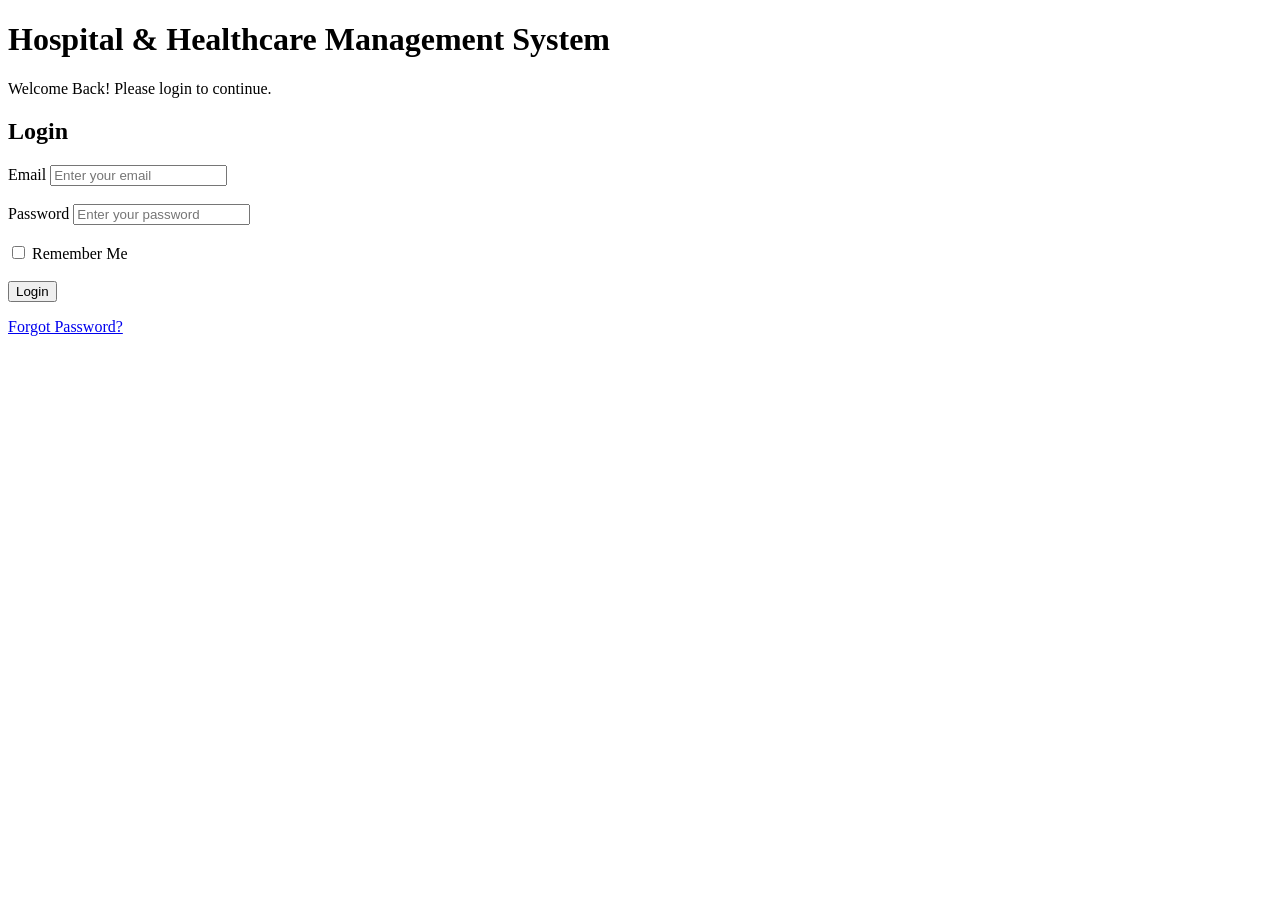
==== login.html @ 5203dae4 "Create login page structure" ====
<!DOCTYPE html>
<html lang="en">
<head>
    <meta charset="UTF-8">
    <meta name="viewport" content="width=device-width, initial-scale=1.0">
    <title>Hospital Healthcare - Login</title>
</head>

<body>

    <header>
        <h1>Hospital & Healthcare Management System</h1>
        <p>Welcome Back! Please login to continue.</p>
    </header>

    <main>
        <section>
            <h2>Login</h2>

            <form>

                <div>
                    <label for="email">Email</label>
                    <input 
                        type="email" 
                        id="email" 
                        name="email"
                        placeholder="Enter your email"
                        required
                    >
                </div>

                <br>

                <div>
                    <label for="password">Password</label>
                    <input 
                        type="password" 
                        id="password" 
                        name="password"
                        placeholder="Enter your password"
                        required
                    >
                </div>

                <br>

                <div>
                    <input type="checkbox" id="remember" name="remember">
                    <label for="remember">Remember Me</label>
                </div>

                <br>

                <button type="submit">Login</button>

                <p>
                    <a href="#">Forgot Password?</a>
                </p>

            </form>
        </section>
    </main>

</body>
</html>
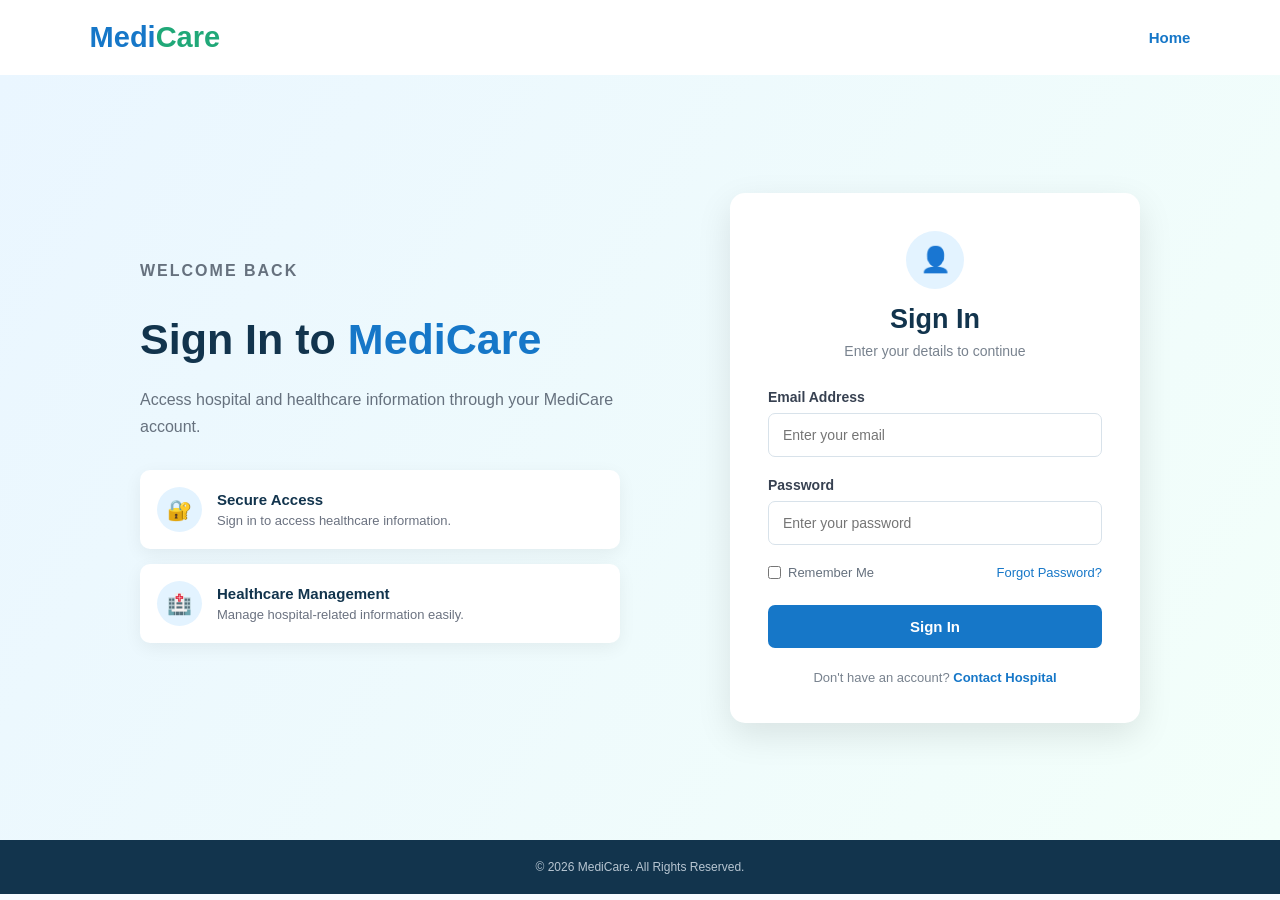
==== commit 6ba64af2: "add login successfully" ====
--- a/login.html
+++ b/login.html
@@ -3,64 +3,147 @@
 <head>
     <meta charset="UTF-8">
     <meta name="viewport" content="width=device-width, initial-scale=1.0">
-    <title>Hospital Healthcare - Login</title>
+    <title>MediCare - Sign In</title>
+    <link rel="stylesheet" href="login.css">
 </head>
 
 <body>
 
-    <header>
-        <h1>Hospital & Healthcare Management System</h1>
-        <p>Welcome Back! Please login to continue.</p>
+    <header class="navbar">
+
+        <div class="logo">
+            Medi<span>Care</span>
+        </div>
+
+        <a href="index.html" class="home-link">Home</a>
+
     </header>
 
-    <main>
-        <section>
-            <h2>Login</h2>
 
-            <form>
+    <main class="login-section">
 
-                <div>
-                    <label for="email">Email</label>
-                    <input 
-                        type="email" 
-                        id="email" 
-                        name="email"
-                        placeholder="Enter your email"
-                        required
-                    >
+        <div class="login-container">
+
+            <div class="login-info">
+
+                <p class="welcome-text">WELCOME BACK</p>
+
+                <h1>Sign In to <span>MediCare</span></h1>
+
+                <p>
+                    Access hospital and healthcare information
+                    through your MediCare account.
+                </p>
+
+                <div class="info-box">
+                    <div class="info-icon">🔐</div>
+                    <div>
+                        <h3>Secure Access</h3>
+                        <p>Sign in to access healthcare information.</p>
+                    </div>
                 </div>
 
-                <br>
-
-                <div>
-                    <label for="password">Password</label>
-                    <input 
-                        type="password" 
-                        id="password" 
-                        name="password"
-                        placeholder="Enter your password"
-                        required
-                    >
+                <div class="info-box">
+                    <div class="info-icon">🏥</div>
+                    <div>
+                        <h3>Healthcare Management</h3>
+                        <p>Manage hospital-related information easily.</p>
+                    </div>
                 </div>
 
-                <br>
+            </div>
 
-                <div>
-                    <input type="checkbox" id="remember" name="remember">
-                    <label for="remember">Remember Me</label>
+
+            <div class="login-card">
+
+                <div class="card-heading">
+
+                    <div class="login-icon">👤</div>
+
+                    <h2>Sign In</h2>
+
+                    <p>Enter your details to continue</p>
+
                 </div>
 
-                <br>
 
-                <button type="submit">Login</button>
+                <form>
 
-                <p>
-                    <a href="#">Forgot Password?</a>
+                    <div class="form-group">
+
+                        <label for="email">Email Address</label>
+
+                        <input
+                            type="email"
+                            id="email"
+                            name="email"
+                            placeholder="Enter your email"
+                            required
+                        >
+
+                    </div>
+
+
+                    <div class="form-group">
+
+                        <label for="password">Password</label>
+
+                        <input
+                            type="password"
+                            id="password"
+                            name="password"
+                            placeholder="Enter your password"
+                            required
+                        >
+
+                    </div>
+
+
+                    <div class="form-options">
+
+                        <div class="remember">
+
+                            <input
+                                type="checkbox"
+                                id="remember"
+                                name="remember"
+                            >
+
+                            <label for="remember">Remember Me</label>
+
+                        </div>
+
+                        <a href="#">Forgot Password?</a>
+
+                    </div>
+
+
+                    <button type="submit" class="login-button">
+                        Sign In
+                    </button>
+
+                </form>
+
+
+                <p class="back-text">
+                    Don't have an account?
+                    <a href="#">Contact Hospital</a>
                 </p>
 
-            </form>
-        </section>
+            </div>
+
+        </div>
+
     </main>
+
+
+    <footer>
+
+        <p>
+            © 2026 MediCare. All Rights Reserved.
+        </p>
+
+    </footer>
 
 </body>
 </html>
--- a/login.css
+++ b/login.css
@@ -0,0 +1,312 @@
+* {
+    margin: 0;
+    padding: 0;
+    box-sizing: border-box;
+}
+
+body {
+    font-family: Arial, Helvetica, sans-serif;
+    background-color: #f7fbff;
+    color: #1f2937;
+    min-height: 100vh;
+}
+
+.navbar {
+    min-height: 75px;
+    padding: 0 7%;
+    background-color: white;
+    display: flex;
+    align-items: center;
+    justify-content: space-between;
+    box-shadow: 0 2px 12px rgba(0, 0, 0, 0.06);
+}
+
+.logo {
+    font-size: 29px;
+    font-weight: 700;
+    color: #1677c8;
+}
+
+.logo span {
+    color: #20a878;
+}
+
+.home-link {
+    text-decoration: none;
+    color: #1677c8;
+    font-size: 15px;
+    font-weight: bold;
+    transition: 0.3s ease;
+}
+
+.home-link:hover {
+    color: #0e5f9f;
+}
+
+.login-section {
+    min-height: calc(100vh - 135px);
+    padding: 70px 7%;
+    display: flex;
+    align-items: center;
+    justify-content: center;
+    background: linear-gradient(120deg, #eaf6ff, #f3fffa);
+}
+
+.login-container {
+    width: 100%;
+    max-width: 1000px;
+    display: flex;
+    align-items: center;
+    justify-content: space-between;
+    gap: 70px;
+}
+
+.login-info {
+    max-width: 480px;
+}
+
+.welcome-text {
+    color: #20a878;
+    font-size: 13px;
+    font-weight: bold;
+    letter-spacing: 2px;
+    margin-bottom: 14px;
+}
+
+.login-info h1 {
+    color: #12344d;
+    font-size: 43px;
+    line-height: 1.2;
+    margin-bottom: 20px;
+}
+
+.login-info h1 span {
+    color: #1677c8;
+}
+
+.login-info > p {
+    color: #66717e;
+    font-size: 16px;
+    line-height: 1.7;
+    margin-bottom: 30px;
+}
+
+.info-box {
+    display: flex;
+    align-items: center;
+    gap: 15px;
+    background-color: white;
+    padding: 17px;
+    margin-bottom: 15px;
+    border-radius: 10px;
+    box-shadow: 0 5px 18px rgba(0, 0, 0, 0.06);
+    transition: 0.3s ease;
+}
+
+.info-box:hover {
+    transform: translateX(5px);
+    box-shadow: 0 8px 22px rgba(0, 0, 0, 0.09);
+}
+
+.info-icon {
+    width: 45px;
+    height: 45px;
+    flex-shrink: 0;
+    display: flex;
+    align-items: center;
+    justify-content: center;
+    background-color: #e3f3ff;
+    border-radius: 50%;
+    font-size: 20px;
+}
+
+.info-box h3 {
+    color: #12344d;
+    font-size: 15px;
+    margin-bottom: 5px;
+}
+
+.info-box p {
+    color: #6b7280;
+    font-size: 13px;
+}
+
+.login-card {
+    width: 410px;
+    padding: 38px;
+    background-color: white;
+    border-radius: 15px;
+    box-shadow: 0 12px 35px rgba(0, 0, 0, 0.1);
+}
+
+.card-heading {
+    text-align: center;
+    margin-bottom: 30px;
+}
+
+.login-icon {
+    width: 58px;
+    height: 58px;
+    margin: 0 auto 15px;
+    display: flex;
+    align-items: center;
+    justify-content: center;
+    background-color: #e3f3ff;
+    border-radius: 50%;
+    font-size: 25px;
+}
+
+.card-heading h2 {
+    color: #12344d;
+    font-size: 27px;
+    margin-bottom: 8px;
+}
+
+.card-heading p {
+    color: #78828e;
+    font-size: 14px;
+}
+
+.form-group {
+    margin-bottom: 20px;
+}
+
+.form-group label {
+    display: block;
+    color: #374151;
+    font-size: 14px;
+    font-weight: bold;
+    margin-bottom: 8px;
+}
+
+.form-group input {
+    width: 100%;
+    padding: 13px 14px;
+    border: 1px solid #d8e2ea;
+    border-radius: 7px;
+    font-size: 14px;
+    outline: none;
+    transition: 0.3s ease;
+}
+
+.form-group input:focus {
+    border-color: #1677c8;
+    box-shadow: 0 0 0 3px rgba(22, 119, 200, 0.1);
+}
+
+.form-options {
+    display: flex;
+    align-items: center;
+    justify-content: space-between;
+    margin-bottom: 25px;
+    font-size: 13px;
+}
+
+.remember {
+    display: flex;
+    align-items: center;
+    gap: 7px;
+}
+
+.remember label {
+    color: #66717e;
+}
+
+.form-options a {
+    color: #1677c8;
+    text-decoration: none;
+}
+
+.form-options a:hover {
+    color: #0e5f9f;
+}
+
+.login-button {
+    width: 100%;
+    padding: 13px;
+    border: none;
+    border-radius: 7px;
+    background-color: #1677c8;
+    color: white;
+    font-size: 15px;
+    font-weight: bold;
+    cursor: pointer;
+    transition: 0.3s ease;
+}
+
+.login-button:hover {
+    background-color: #0e5f9f;
+    transform: translateY(-2px);
+}
+
+.back-text {
+    text-align: center;
+    color: #78828e;
+    font-size: 13px;
+    margin-top: 22px;
+}
+
+.back-text a {
+    color: #1677c8;
+    text-decoration: none;
+    font-weight: bold;
+}
+
+.back-text a:hover {
+    color: #0e5f9f;
+}
+
+footer {
+    background-color: #12344d;
+    color: #b8c6d2;
+    text-align: center;
+    padding: 20px;
+    font-size: 12px;
+}
+
+@media (max-width: 850px) {
+
+    .login-section {
+        padding: 50px 5%;
+    }
+
+    .login-container {
+        flex-direction: column;
+        gap: 40px;
+    }
+
+    .login-info {
+        max-width: 600px;
+        text-align: center;
+    }
+
+    .login-card {
+        width: 100%;
+        max-width: 420px;
+    }
+}
+
+@media (max-width: 500px) {
+
+    .navbar {
+        padding: 15px 5%;
+    }
+
+    .logo {
+        font-size: 25px;
+    }
+
+    .login-info h1 {
+        font-size: 34px;
+    }
+
+    .login-card {
+        padding: 28px 22px;
+    }
+
+    .form-options {
+        flex-direction: column;
+        align-items: flex-start;
+        gap: 12px;
+    }
+}
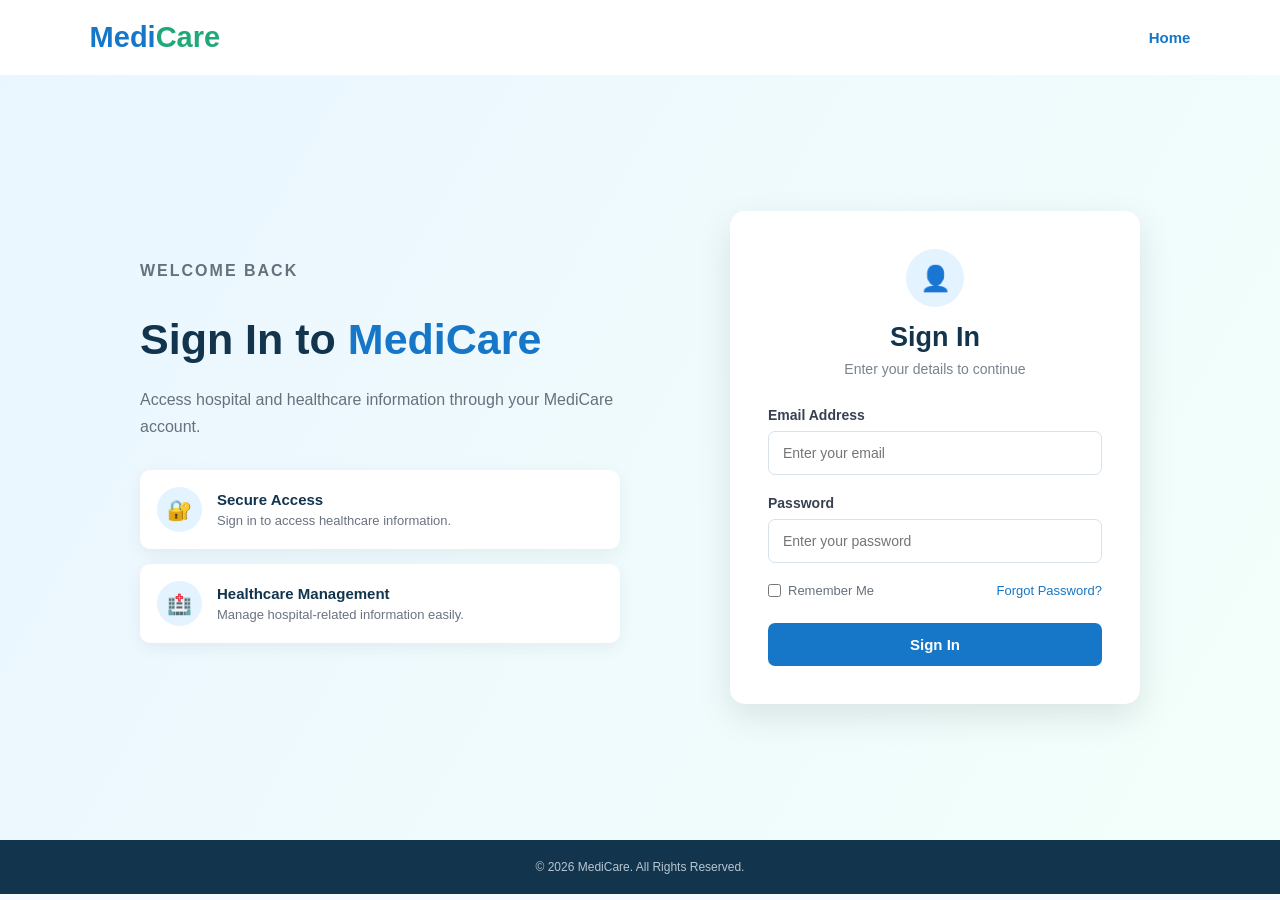
==== commit c7d3d491: "Complete login and dashboard flow" ====
--- a/login.html
+++ b/login.html
@@ -15,10 +15,11 @@
             Medi<span>Care</span>
         </div>
 
-        <a href="index.html" class="home-link">Home</a>
+        <a href="web-dashboard/index.html" class="home-link">
+            Home
+        </a>
 
     </header>
-
 
     <main class="login-section">
 
@@ -28,7 +29,9 @@
 
                 <p class="welcome-text">WELCOME BACK</p>
 
-                <h1>Sign In to <span>MediCare</span></h1>
+                <h1>
+                    Sign In to <span>MediCare</span>
+                </h1>
 
                 <p>
                     Access hospital and healthcare information
@@ -36,23 +39,32 @@
                 </p>
 
                 <div class="info-box">
+
                     <div class="info-icon">🔐</div>
+
                     <div>
                         <h3>Secure Access</h3>
-                        <p>Sign in to access healthcare information.</p>
+                        <p>
+                            Sign in to access healthcare information.
+                        </p>
                     </div>
+
                 </div>
 
                 <div class="info-box">
+
                     <div class="info-icon">🏥</div>
+
                     <div>
                         <h3>Healthcare Management</h3>
-                        <p>Manage hospital-related information easily.</p>
+                        <p>
+                            Manage hospital-related information easily.
+                        </p>
                     </div>
+
                 </div>
 
             </div>
-
 
             <div class="login-card">
 
@@ -66,12 +78,13 @@
 
                 </div>
 
-
-                <form>
+                <form id="loginForm">
 
                     <div class="form-group">
 
-                        <label for="email">Email Address</label>
+                        <label for="email">
+                            Email Address
+                        </label>
 
                         <input
                             type="email"
@@ -83,10 +96,11 @@
 
                     </div>
 
-
                     <div class="form-group">
 
-                        <label for="password">Password</label>
+                        <label for="password">
+                            Password
+                        </label>
 
                         <input
                             type="password"
@@ -98,7 +112,6 @@
 
                     </div>
 
-
                     <div class="form-options">
 
                         <div class="remember">
@@ -106,17 +119,19 @@
                             <input
                                 type="checkbox"
                                 id="remember"
-                                name="remember"
                             >
 
-                            <label for="remember">Remember Me</label>
+                            <label for="remember">
+                                Remember Me
+                            </label>
 
                         </div>
 
-                        <a href="#">Forgot Password?</a>
+                        <a href="#">
+                            Forgot Password?
+                        </a>
 
                     </div>
-
 
                     <button type="submit" class="login-button">
                         Sign In
@@ -124,26 +139,17 @@
 
                 </form>
 
-
-                <p class="back-text">
-                    Don't have an account?
-                    <a href="#">Contact Hospital</a>
-                </p>
-
             </div>
 
         </div>
 
     </main>
 
+    <footer>
+        <p>© 2026 MediCare. All Rights Reserved.</p>
+    </footer>
 
-    <footer>
-
-        <p>
-            © 2026 MediCare. All Rights Reserved.
-        </p>
-
-    </footer>
+    <script src="login.js"></script>
 
 </body>
 </html>
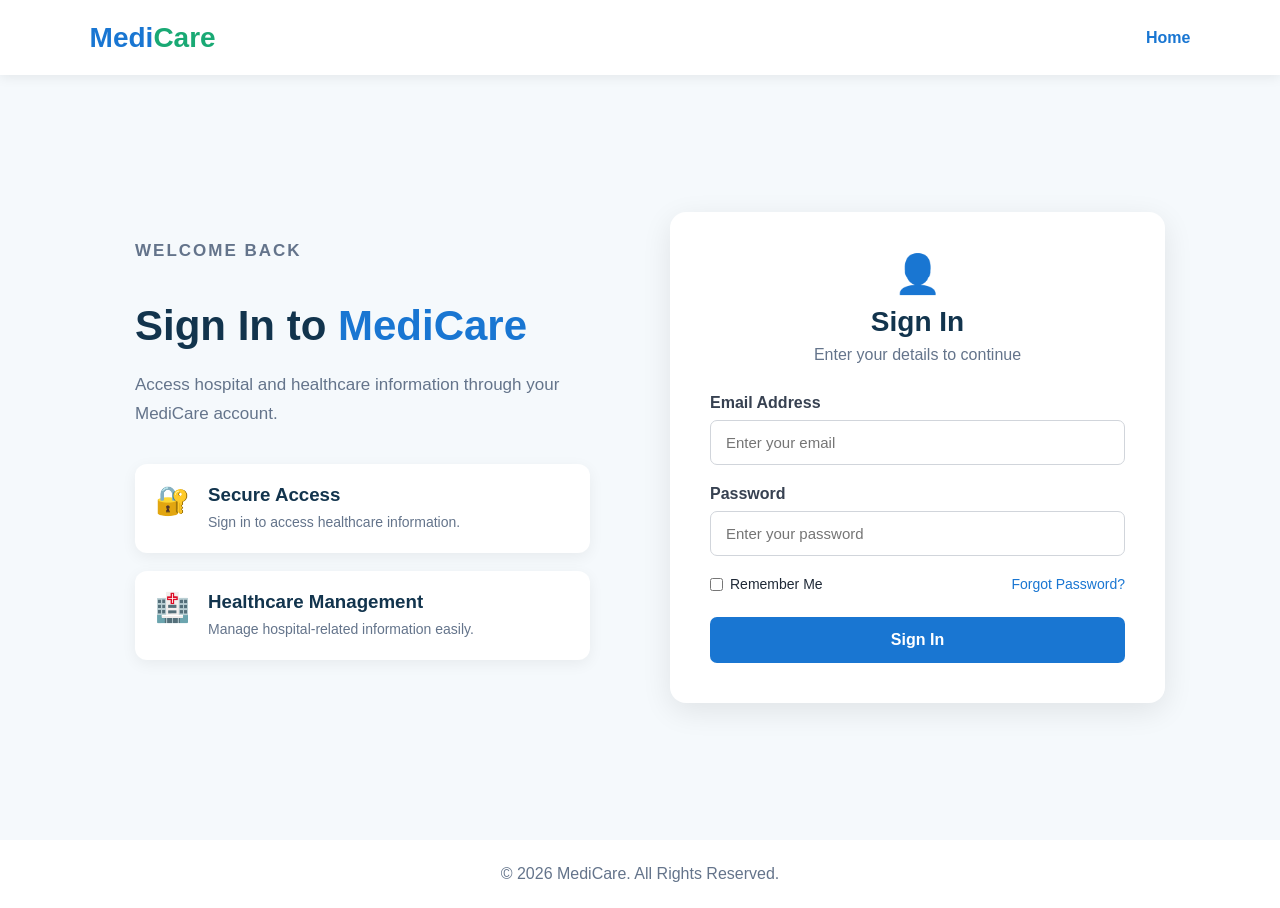
==== commit 3a42b9a5: "Add login success popup and connect patient dashboard" ====
--- a/login.html
+++ b/login.html
@@ -145,6 +145,26 @@
 
     </main>
 
+    <div id="successModal" class="success-modal">
+
+        <div class="success-box">
+
+            <div class="success-icon">
+                ✓
+            </div>
+
+            <h2>Login Successful!</h2>
+
+            <p>You have been logged in successfully.</p>
+
+            <button id="continueButton">
+                Continue
+            </button>
+
+        </div>
+
+    </div>
+
     <footer>
         <p>© 2026 MediCare. All Rights Reserved.</p>
     </footer>
--- a/login.css
+++ b/login.css
@@ -5,138 +5,120 @@
 }
 
 body {
-    font-family: Arial, Helvetica, sans-serif;
-    background-color: #f7fbff;
+    font-family: Arial, sans-serif;
+    background: #f5f9fc;
     color: #1f2937;
     min-height: 100vh;
 }
 
 .navbar {
-    min-height: 75px;
+    height: 75px;
+    background: white;
+    display: flex;
+    justify-content: space-between;
+    align-items: center;
     padding: 0 7%;
-    background-color: white;
-    display: flex;
-    align-items: center;
-    justify-content: space-between;
-    box-shadow: 0 2px 12px rgba(0, 0, 0, 0.06);
+    box-shadow: 0 2px 12px rgba(0, 0, 0, 0.08);
 }
 
 .logo {
-    font-size: 29px;
+    font-size: 28px;
     font-weight: 700;
-    color: #1677c8;
+    color: #1976d2;
 }
 
 .logo span {
-    color: #20a878;
+    color: #19a974;
 }
 
 .home-link {
     text-decoration: none;
-    color: #1677c8;
-    font-size: 15px;
-    font-weight: bold;
-    transition: 0.3s ease;
+    color: #1976d2;
+    font-weight: 600;
+    transition: 0.3s;
 }
 
 .home-link:hover {
-    color: #0e5f9f;
+    color: #125ca3;
 }
 
 .login-section {
     min-height: calc(100vh - 135px);
-    padding: 70px 7%;
     display: flex;
     align-items: center;
     justify-content: center;
-    background: linear-gradient(120deg, #eaf6ff, #f3fffa);
+    padding: 60px 30px;
 }
 
 .login-container {
     width: 100%;
-    max-width: 1000px;
-    display: flex;
-    align-items: center;
-    justify-content: space-between;
-    gap: 70px;
+    max-width: 1050px;
+    display: grid;
+    grid-template-columns: 1fr 1fr;
+    gap: 60px;
+    align-items: center;
 }
 
 .login-info {
-    max-width: 480px;
+    padding: 20px;
 }
 
 .welcome-text {
-    color: #20a878;
-    font-size: 13px;
-    font-weight: bold;
+    color: #19a974;
+    font-size: 14px;
+    font-weight: 700;
     letter-spacing: 2px;
-    margin-bottom: 14px;
+    margin-bottom: 15px;
 }
 
 .login-info h1 {
-    color: #12344d;
-    font-size: 43px;
+    font-size: 42px;
+    color: #12344d;
+    margin-bottom: 20px;
     line-height: 1.2;
-    margin-bottom: 20px;
 }
 
 .login-info h1 span {
-    color: #1677c8;
+    color: #1976d2;
 }
 
 .login-info > p {
-    color: #66717e;
-    font-size: 16px;
+    color: #64748b;
+    font-size: 17px;
     line-height: 1.7;
-    margin-bottom: 30px;
+    margin-bottom: 35px;
 }
 
 .info-box {
     display: flex;
-    align-items: center;
-    gap: 15px;
-    background-color: white;
-    padding: 17px;
-    margin-bottom: 15px;
-    border-radius: 10px;
-    box-shadow: 0 5px 18px rgba(0, 0, 0, 0.06);
-    transition: 0.3s ease;
-}
-
-.info-box:hover {
-    transform: translateX(5px);
-    box-shadow: 0 8px 22px rgba(0, 0, 0, 0.09);
+    gap: 18px;
+    background: white;
+    padding: 20px;
+    margin-bottom: 18px;
+    border-radius: 12px;
+    box-shadow: 0 4px 15px rgba(0, 0, 0, 0.06);
 }
 
 .info-icon {
-    width: 45px;
-    height: 45px;
-    flex-shrink: 0;
-    display: flex;
-    align-items: center;
-    justify-content: center;
-    background-color: #e3f3ff;
-    border-radius: 50%;
-    font-size: 20px;
+    font-size: 28px;
 }
 
 .info-box h3 {
     color: #12344d;
-    font-size: 15px;
-    margin-bottom: 5px;
+    margin-bottom: 6px;
 }
 
 .info-box p {
-    color: #6b7280;
-    font-size: 13px;
+    color: #64748b;
+    font-size: 14px;
+    line-height: 1.5;
 }
 
 .login-card {
-    width: 410px;
-    padding: 38px;
-    background-color: white;
-    border-radius: 15px;
-    box-shadow: 0 12px 35px rgba(0, 0, 0, 0.1);
+    background: white;
+    padding: 40px;
+    border-radius: 16px;
+    box-shadow: 0 8px 30px rgba(0, 0, 0, 0.09);
 }
 
 .card-heading {
@@ -145,26 +127,18 @@
 }
 
 .login-icon {
-    width: 58px;
-    height: 58px;
-    margin: 0 auto 15px;
-    display: flex;
-    align-items: center;
-    justify-content: center;
-    background-color: #e3f3ff;
-    border-radius: 50%;
-    font-size: 25px;
+    font-size: 38px;
+    margin-bottom: 10px;
 }
 
 .card-heading h2 {
-    color: #12344d;
-    font-size: 27px;
+    font-size: 28px;
+    color: #12344d;
     margin-bottom: 8px;
 }
 
 .card-heading p {
-    color: #78828e;
-    font-size: 14px;
+    color: #64748b;
 }
 
 .form-group {
@@ -173,33 +147,32 @@
 
 .form-group label {
     display: block;
+    margin-bottom: 8px;
+    font-weight: 600;
     color: #374151;
+}
+
+.form-group input {
+    width: 100%;
+    padding: 13px 15px;
+    border: 1px solid #d1d5db;
+    border-radius: 7px;
+    font-size: 15px;
+    outline: none;
+    transition: 0.3s;
+}
+
+.form-group input:focus {
+    border-color: #1976d2;
+    box-shadow: 0 0 0 3px rgba(25, 118, 210, 0.1);
+}
+
+.form-options {
+    display: flex;
+    justify-content: space-between;
+    align-items: center;
+    margin-bottom: 25px;
     font-size: 14px;
-    font-weight: bold;
-    margin-bottom: 8px;
-}
-
-.form-group input {
-    width: 100%;
-    padding: 13px 14px;
-    border: 1px solid #d8e2ea;
-    border-radius: 7px;
-    font-size: 14px;
-    outline: none;
-    transition: 0.3s ease;
-}
-
-.form-group input:focus {
-    border-color: #1677c8;
-    box-shadow: 0 0 0 3px rgba(22, 119, 200, 0.1);
-}
-
-.form-options {
-    display: flex;
-    align-items: center;
-    justify-content: space-between;
-    margin-bottom: 25px;
-    font-size: 13px;
 }
 
 .remember {
@@ -208,105 +181,116 @@
     gap: 7px;
 }
 
-.remember label {
-    color: #66717e;
-}
-
 .form-options a {
-    color: #1677c8;
+    color: #1976d2;
     text-decoration: none;
 }
 
-.form-options a:hover {
-    color: #0e5f9f;
-}
-
 .login-button {
     width: 100%;
-    padding: 13px;
+    padding: 14px;
     border: none;
     border-radius: 7px;
-    background-color: #1677c8;
+    background: #1976d2;
     color: white;
-    font-size: 15px;
+    font-size: 16px;
+    font-weight: 600;
+    cursor: pointer;
+    transition: 0.3s;
+}
+
+.login-button:hover {
+    background: #125ca3;
+}
+
+.success-modal {
+    display: none;
+    position: fixed;
+    top: 0;
+    left: 0;
+    width: 100%;
+    height: 100%;
+    background: rgba(15, 35, 50, 0.65);
+    justify-content: center;
+    align-items: center;
+    z-index: 1000;
+}
+
+.success-box {
+    width: 480px;
+    background: white;
+    border-radius: 16px;
+    padding: 45px 35px;
+    text-align: center;
+    box-shadow: 0 10px 35px rgba(0, 0, 0, 0.2);
+}
+
+.success-icon {
+    width: 70px;
+    height: 70px;
+    margin: 0 auto 20px;
+    border-radius: 50%;
+    background: #e4f7ed;
+    color: #20a464;
+    font-size: 48px;
     font-weight: bold;
+    line-height: 70px;
+}
+
+.success-box h2 {
+    color: #12344d;
+    font-size: 30px;
+    margin-bottom: 12px;
+}
+
+.success-box p {
+    color: #64748b;
+    font-size: 16px;
+    margin-bottom: 28px;
+}
+
+#continueButton {
+    border: none;
+    background: #1976d2;
+    color: white;
+    padding: 12px 30px;
+    border-radius: 7px;
+    font-size: 16px;
+    font-weight: 600;
     cursor: pointer;
-    transition: 0.3s ease;
-}
-
-.login-button:hover {
-    background-color: #0e5f9f;
-    transform: translateY(-2px);
-}
-
-.back-text {
+}
+
+#continueButton:hover {
+    background: #125ca3;
+}
+
+footer {
+    background: white;
     text-align: center;
-    color: #78828e;
-    font-size: 13px;
-    margin-top: 22px;
-}
-
-.back-text a {
-    color: #1677c8;
-    text-decoration: none;
-    font-weight: bold;
-}
-
-.back-text a:hover {
-    color: #0e5f9f;
-}
-
-footer {
-    background-color: #12344d;
-    color: #b8c6d2;
-    text-align: center;
-    padding: 20px;
-    font-size: 12px;
-}
-
-@media (max-width: 850px) {
-
-    .login-section {
-        padding: 50px 5%;
-    }
+    padding: 25px;
+    color: #64748b;
+}
+
+@media (max-width: 800px) {
 
     .login-container {
-        flex-direction: column;
-        gap: 40px;
+        grid-template-columns: 1fr;
+        gap: 30px;
     }
 
     .login-info {
-        max-width: 600px;
         text-align: center;
-    }
-
-    .login-card {
-        width: 100%;
-        max-width: 420px;
-    }
-}
-
-@media (max-width: 500px) {
-
-    .navbar {
-        padding: 15px 5%;
-    }
-
-    .logo {
-        font-size: 25px;
     }
 
     .login-info h1 {
         font-size: 34px;
     }
 
-    .login-card {
-        padding: 28px 22px;
-    }
-
-    .form-options {
-        flex-direction: column;
-        align-items: flex-start;
-        gap: 12px;
+    .info-box {
+        text-align: left;
+    }
+
+    .success-box {
+        width: 90%;
     }
 }
